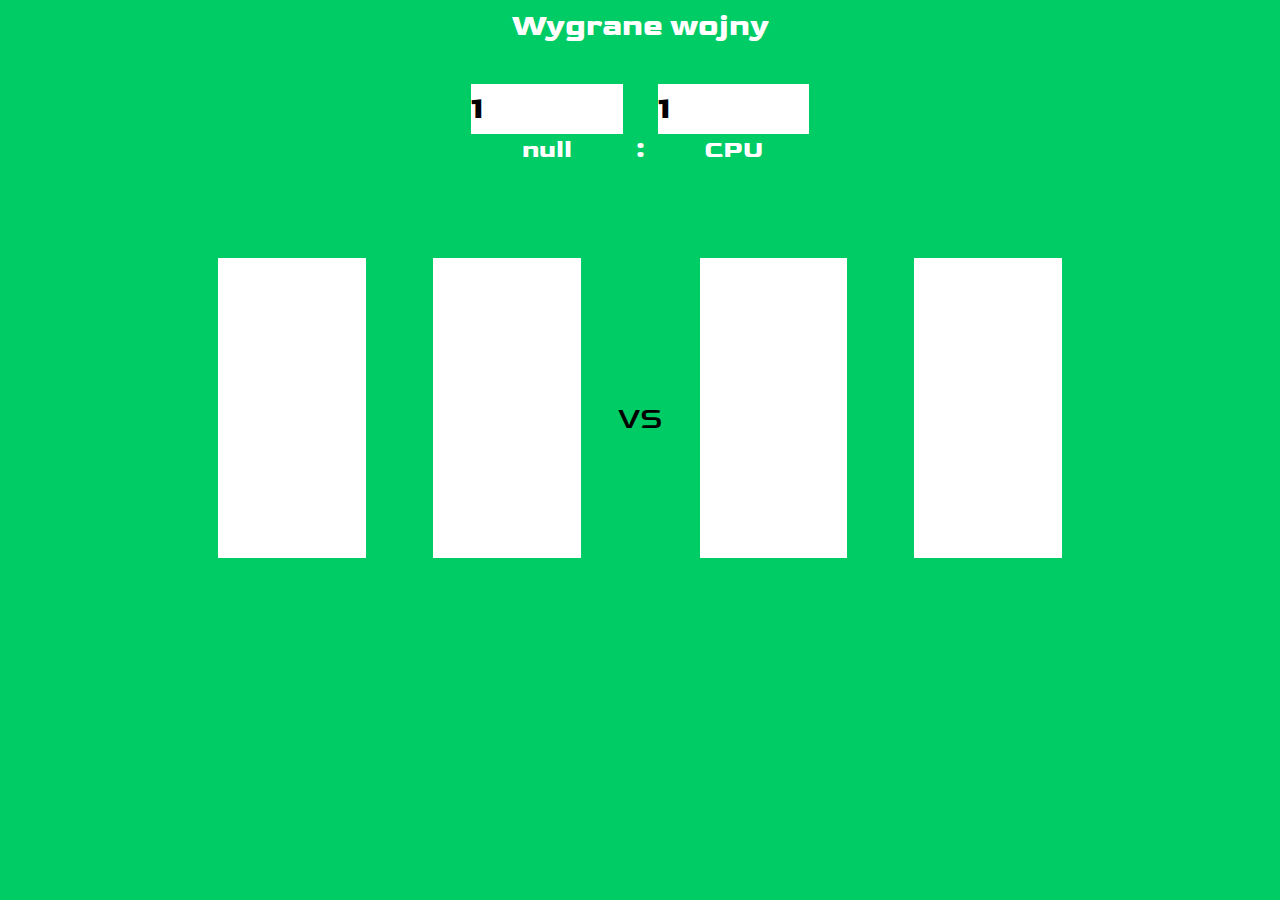
==== board.html @ 97418f3c "zapisanie danych" ====
<!DOCTYPE html>
<html>
    <head>
        <meta charset="utf-8">
        <link rel="stylesheet" href="style-board.css">
        <link rel="preconnect" href="https://fonts.gstatic.com">
        <link href="https://fonts.googleapis.com/css2?family=Goldman:wght@700&display=swap" rel="stylesheet">
        <script src="https://ajax.googleapis.com/ajax/libs/jquery/3.5.1/jquery.min.js"></script>
    </head>
    <body>
        <div id="board">
            <div class="leaderboard">
                <div class="win-text">Wygrane wojny</div>
                <div class="leaderboard-element">
                    <div class="score-contianer">
                        <div class="score" id="player-score">1</div>
                        <div class="name" id="name">Gracz</div>
                    </div>
                    <a>:</a>
                    <div class="score-contianer">
                        <div class="score" id="cpu-score">1</div>
                        <div class="name" id="player_name">CPU</div>
                    </div>
                </div>
            </div>
            <div class="cards-container">
                <div class="card-el">
                    <div class="cards"></div>
                    <div class="cards"></div>
                    <div class="vs">
                    <a>VS</a>
                    </div>
                    <div class="cards"></div>
                    <div class="cards"></div>
                </div>
            </div>
        </div>
        <script src="board-js.js"></script>
    </body>
</html>
---- style-board.css ----
body
{
    font-family: 'Goldman', cursive;
    font-size:30px;
    background-color:#00cc66;
}
#board
{
    
    width: 100%;
    
}

.leaderboard
{
    text-align: center;
    font-weight: bold;
    color: white;
    margin-left: auto;
    margin-right: auto;
    width:30%;
    height: 250px;

}

.leaderboard a
{
    margin-bottom: 10px;
    margin-left: 5px;
    margin-right: 5px;
}
.win-text
{
    margin-bottom: 40px;
}

.leaderboard-element
{
    width: 100%;
    display: inline-block;
}

.score-contianer
{
    width: 40%;
   display: inline-block;
}
.score
{
    align-items: center; 
    color:black;
    display: inline-flex;
    width: 100%;
    height: 50px;
    background-color: white;
}

.name
{
   font-size: 25px; 
}

.cards-container
{
    width:90%;
    height: 500px;
    margin-left: auto;
    margin-right: auto;
}

.card-el
{
    text-align: center;
    margin-left: auto;
    margin-right: auto;
}
.cards
{
    flex-wrap: wrap;
    margin-right: 30px;
    margin-left: 30px;
    background-color: white;
    display: inline-block;
    width:13% ;
    height:300px;
}

.vs
{
    display: inline-block;
    margin-bottom: 50px;
    position: relative;
    bottom: 130px;
}
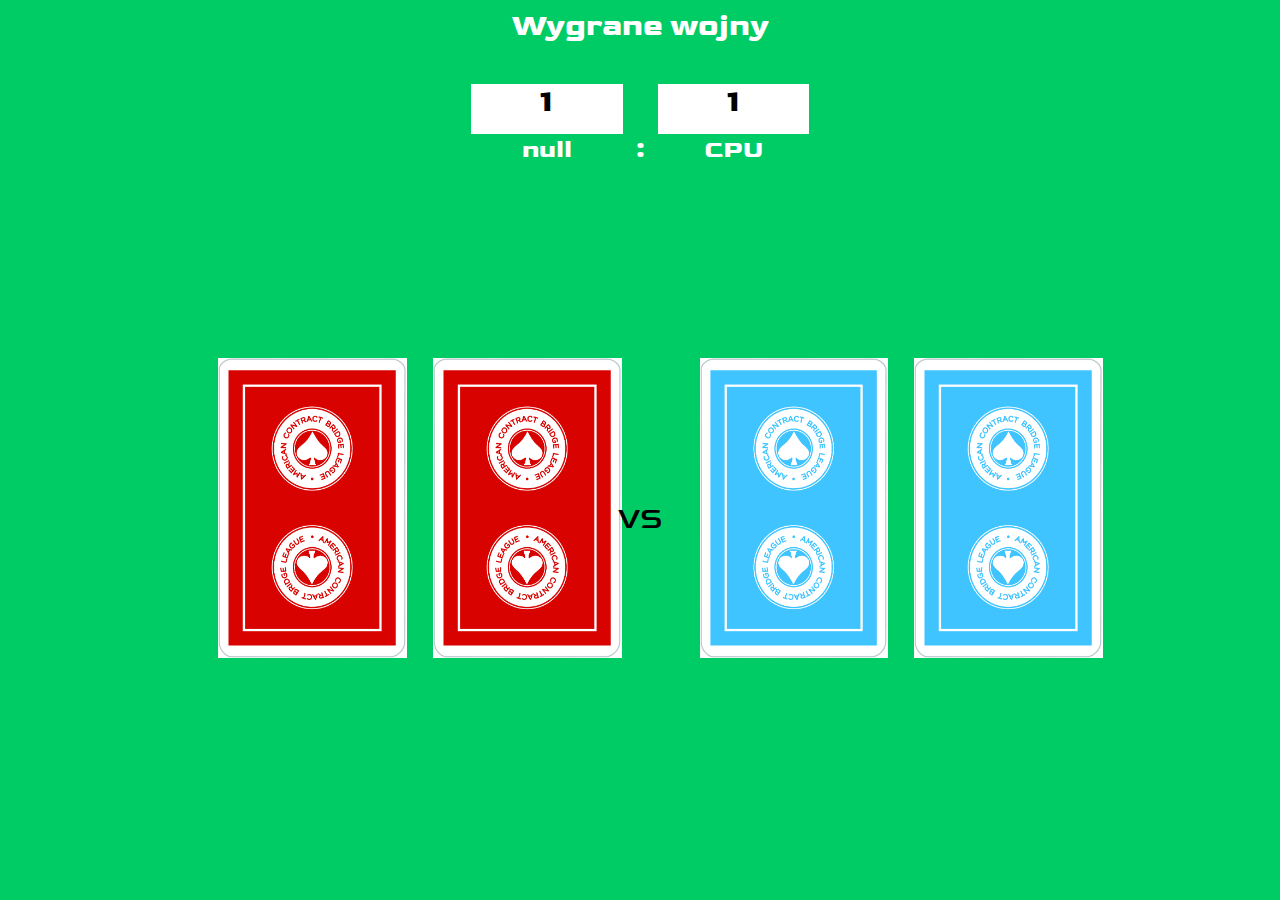
==== commit 9ad34e04: "zapis 27.11.2020 00:23" ====
--- a/board.html
+++ b/board.html
@@ -25,13 +25,14 @@
             </div>
             <div class="cards-container">
                 <div class="card-el">
-                    <div class="cards"></div>
-                    <div class="cards"></div>
+                    <div class="cards"><img width="188.95px" height="300px " src="images/Red_back.jpg"></div>
+                    <div class="cards"><img width="188.95px" height="300px " src="images/Red_back.jpg"></div>
                     <div class="vs">
                     <a>VS</a>
                     </div>
-                    <div class="cards"></div>
-                    <div class="cards"></div>
+                    <div class="cards"><img width="188.95px" height="300px " src="images/blue_back.jpg"></div>
+                    <div class="cards"><img width="188.95px" height="300px " src="images/blue_back.jpg"></div>
+                    
                 </div>
             </div>
         </div>
--- a/style-board.css
+++ b/style-board.css
@@ -49,7 +49,6 @@
 {
     align-items: center; 
     color:black;
-    display: inline-flex;
     width: 100%;
     height: 50px;
     background-color: white;
@@ -64,6 +63,7 @@
 {
     width:90%;
     height: 500px;
+    margin-top: 100px;
     margin-left: auto;
     margin-right: auto;
 }
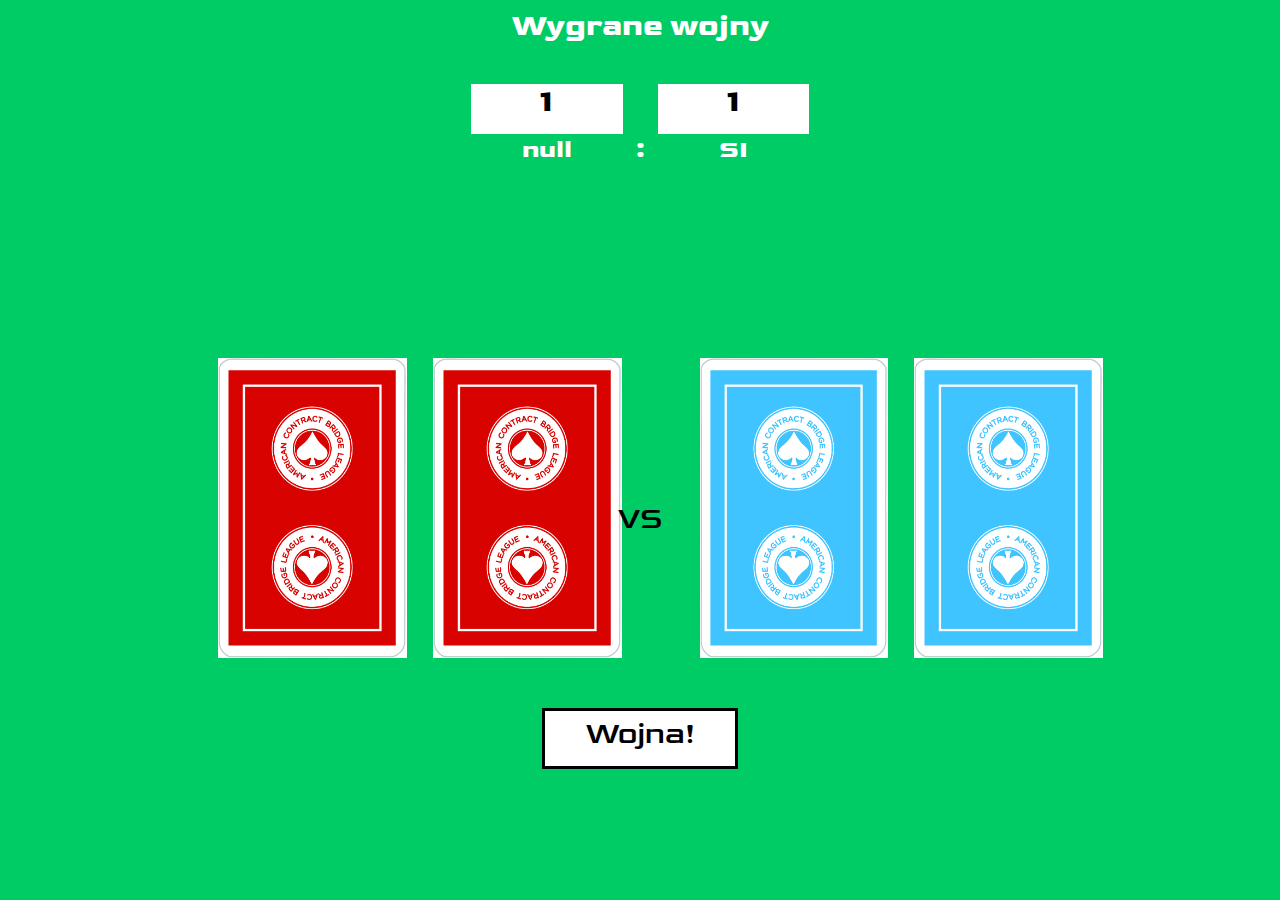
==== commit b1ed30fd: "zapis 1.12.2020 20:16" ====
--- a/board.html
+++ b/board.html
@@ -19,22 +19,23 @@
                     <a>:</a>
                     <div class="score-contianer">
                         <div class="score" id="cpu-score">1</div>
-                        <div class="name" id="player_name">CPU</div>
+                        <div class="name" id="player_name">SI</div>
                     </div>
                 </div>
             </div>
             <div class="cards-container">
                 <div class="card-el">
                     <div class="cards"><img width="188.95px" height="300px " src="images/Red_back.jpg"></div>
-                    <div class="cards"><img width="188.95px" height="300px " src="images/Red_back.jpg"></div>
+                    <div class="cards"><img width="188.95px" height="300px " src="images/Red_back.jpg" id="player_card"></div>
                     <div class="vs">
                     <a>VS</a>
                     </div>
-                    <div class="cards"><img width="188.95px" height="300px " src="images/blue_back.jpg"></div>
+                    <div class="cards"><img width="188.95px" height="300px " src="images/blue_back.jpg" id="si_card"></div>
                     <div class="cards"><img width="188.95px" height="300px " src="images/blue_back.jpg"></div>
                     
                 </div>
             </div>
+            <div class="submit" id="submit"><a>Wojna!</a></div>
         </div>
         <script src="board-js.js"></script>
     </body>
--- a/style-board.css
+++ b/style-board.css
@@ -62,7 +62,7 @@
 .cards-container
 {
     width:90%;
-    height: 500px;
+    height: 350px;
     margin-top: 100px;
     margin-left: auto;
     margin-right: auto;
@@ -92,3 +92,25 @@
     position: relative;
     bottom: 130px;
 }
+
+.submit
+{
+    cursor: pointer;
+    background-color: white;
+    color:black;
+    border: solid;
+    text-align: center;
+    margin-left: auto;
+    margin-right: auto;
+    width: 15%;
+    height: 50px;
+    padding-top: 5px;
+}
+
+.submit:hover
+{
+    font-size: 35px;
+    padding-top: 25px;
+    width:20%;
+    height: 75px;
+}
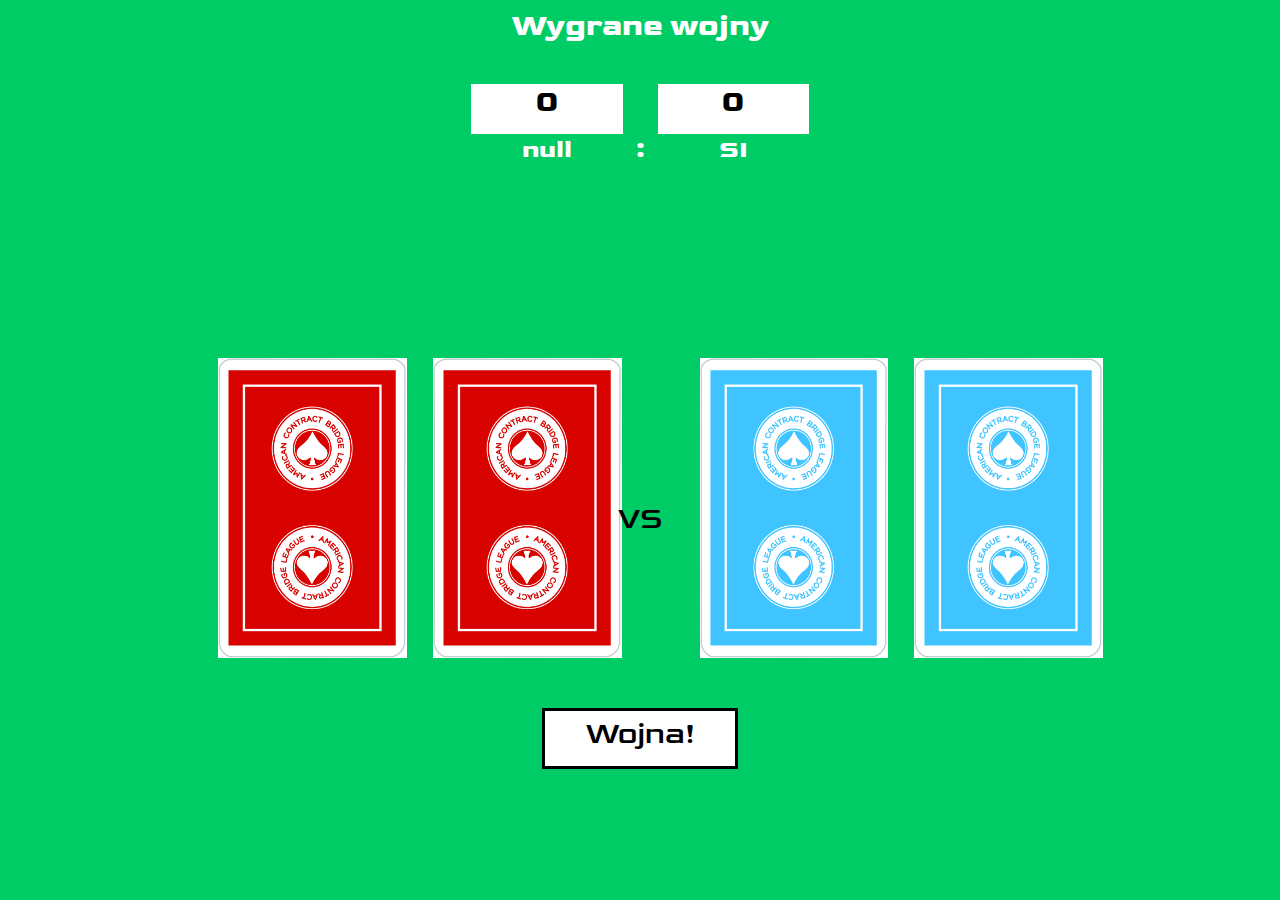
==== commit 605227f2: "zapis 02.12.2020 1:27, wstepna wersja gry" ====
--- a/board.html
+++ b/board.html
@@ -18,7 +18,7 @@
                     </div>
                     <a>:</a>
                     <div class="score-contianer">
-                        <div class="score" id="cpu-score">1</div>
+                        <div class="score" id="si-score">1</div>
                         <div class="name" id="player_name">SI</div>
                     </div>
                 </div>
--- a/style-board.css
+++ b/style-board.css
@@ -76,10 +76,10 @@
 }
 .cards
 {
+    background-color:#00cc66;
     flex-wrap: wrap;
     margin-right: 30px;
     margin-left: 30px;
-    background-color: white;
     display: inline-block;
     width:13% ;
     height:300px;
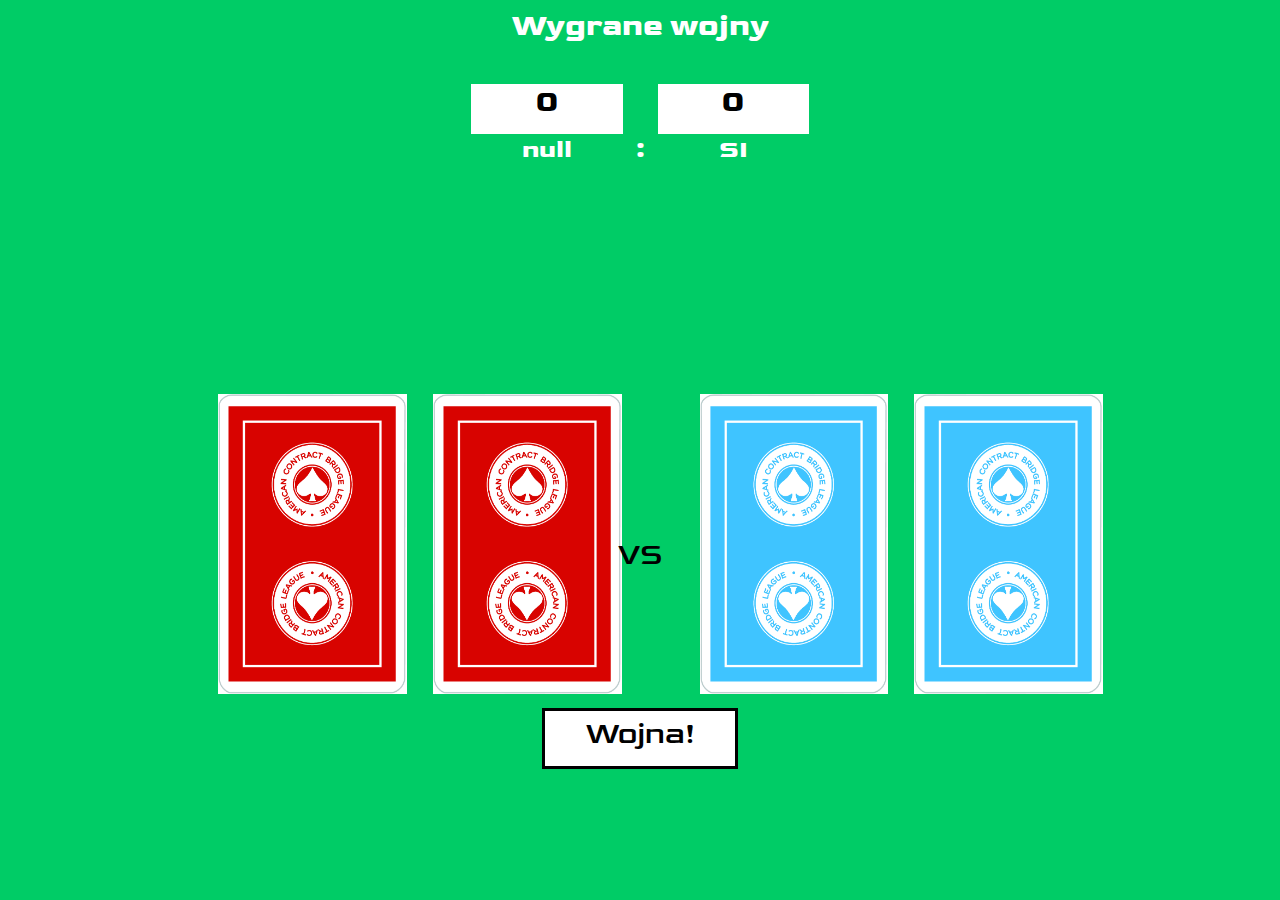
==== commit aaa324af: "'zmiany'" ====
--- a/board.html
+++ b/board.html
@@ -23,14 +23,23 @@
                     </div>
                 </div>
             </div>
+           
+            
             <div class="cards-container">
                 <div class="card-el">
                     <div class="cards"><img width="188.95px" height="300px " src="images/Red_back.jpg"></div>
-                    <div class="cards"><img width="188.95px" height="300px " src="images/Red_back.jpg" id="player_card"></div>
+                    <div class="cards-win">
+                        <div class="win" id="player-win"></div>
+                        <img width="188.95px" height="300px " src="images/Red_back.jpg" id="player_card">
+                    </div>
                     <div class="vs">
                     <a>VS</a>
                     </div>
-                    <div class="cards"><img width="188.95px" height="300px " src="images/blue_back.jpg" id="si_card"></div>
+                    <div class="cards-win">
+                        <div class="win" id="si-win"></div>
+                        <img width="188.95px" height="300px " src="images/blue_back.jpg" id="si_card">
+                        
+                    </div>
                     <div class="cards"><img width="188.95px" height="300px " src="images/blue_back.jpg"></div>
                     
                 </div>
--- a/style-board.css
+++ b/style-board.css
@@ -64,6 +64,7 @@
     width:90%;
     height: 350px;
     margin-top: 100px;
+    
     margin-left: auto;
     margin-right: auto;
 }
@@ -82,7 +83,7 @@
     margin-left: 30px;
     display: inline-block;
     width:13% ;
-    height:300px;
+    height:345px;
 }
 
 .vs
@@ -114,3 +115,23 @@
     width:20%;
     height: 75px;
 }
+
+.cards-win
+{
+    height: 345px;
+    background-color:#00cc66;
+    flex-wrap: wrap;
+    margin-right: 30px;
+    margin-left: 30px;
+    display: inline-block;
+    width:13% ;
+    min-height:300px;
+}
+
+.win
+{
+    width:100%;
+    height: 36px;
+    
+    color:darkgreen;
+}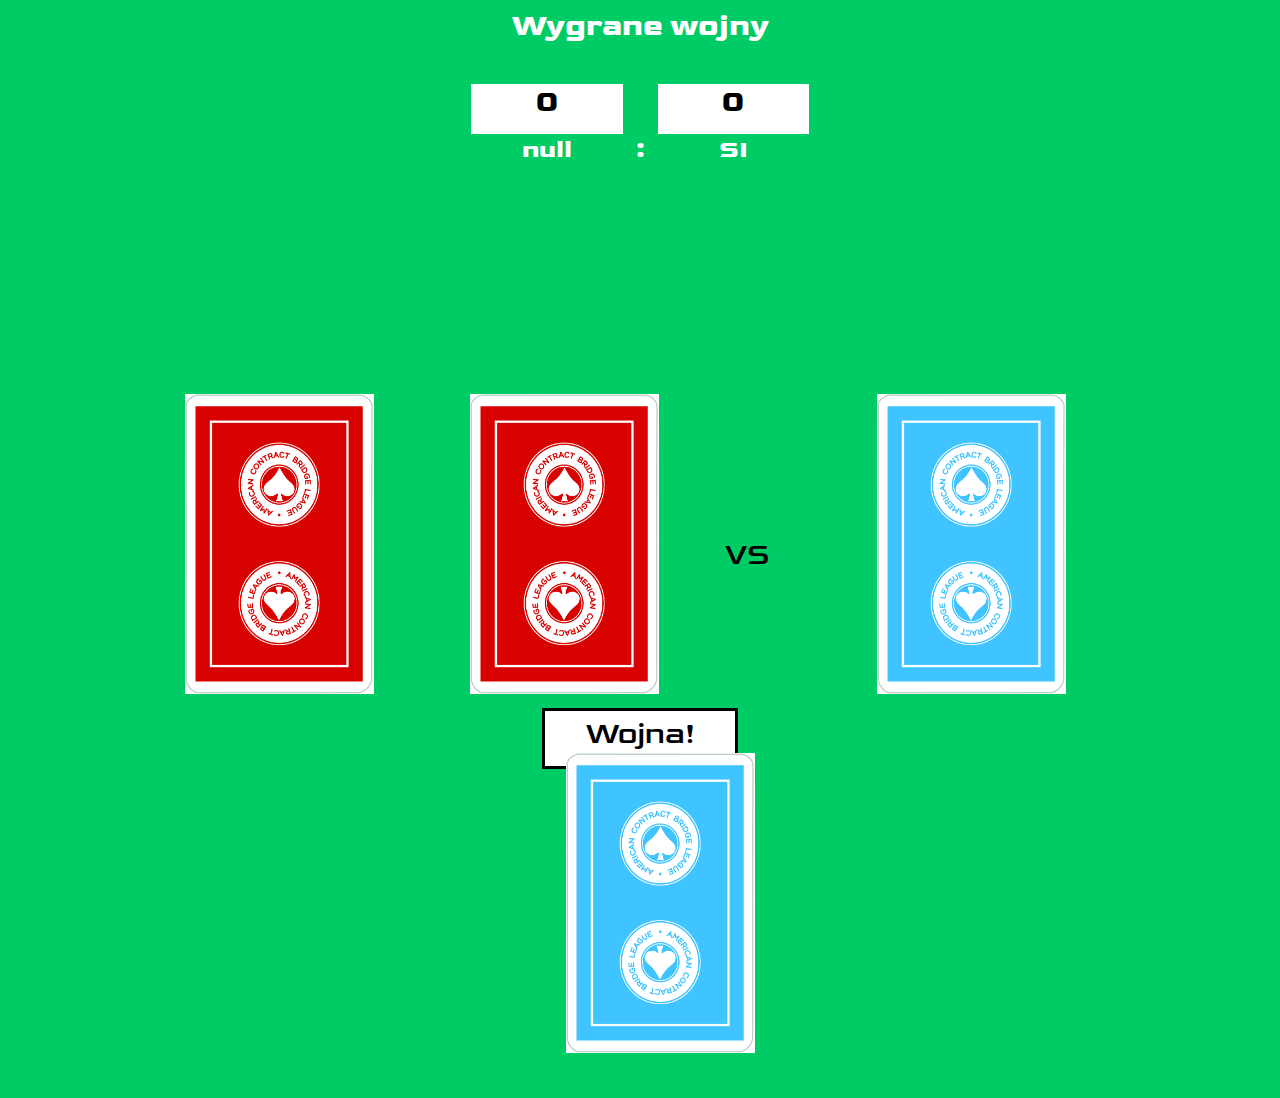
==== commit 58ab64f7: "modyfikacje" ====
--- a/board.html
+++ b/board.html
@@ -30,6 +30,7 @@
                     <div class="cards"><img width="188.95px" height="300px " src="images/Red_back.jpg"></div>
                     <div class="cards-win">
                         <div class="win" id="player-win"></div>
+                        <img class="rotated" width="188.95px" height="300px " src="images/Red_back.jpg">
                         <img width="188.95px" height="300px " src="images/Red_back.jpg" id="player_card">
                     </div>
                     <div class="vs">
@@ -37,6 +38,7 @@
                     </div>
                     <div class="cards-win">
                         <div class="win" id="si-win"></div>
+                        <img class="rotated" width="188.95px" height="300px " src="images/blue_back.jpg">
                         <img width="188.95px" height="300px " src="images/blue_back.jpg" id="si_card">
                         
                     </div>
--- a/style-board.css
+++ b/style-board.css
@@ -118,11 +118,12 @@
 
 .cards-win
 {
+    
     height: 345px;
     background-color:#00cc66;
     flex-wrap: wrap;
-    margin-right: 30px;
-    margin-left: 30px;
+    margin-right: 100px;
+    margin-left: 100px;
     display: inline-block;
     width:13% ;
     min-height:300px;
@@ -134,4 +135,15 @@
     height: 36px;
     
     color:darkgreen;
+}
+
+.rotated
+{
+    display: none;
+    position: absolute;
+    -moz-transform: rotate(90deg);
+    -webkit-transform: rotate(90deg);
+    -o-transform: rotate(90deg);
+    -ms-transform: rotate(90deg);
+    transform: rotate(90deg);
 }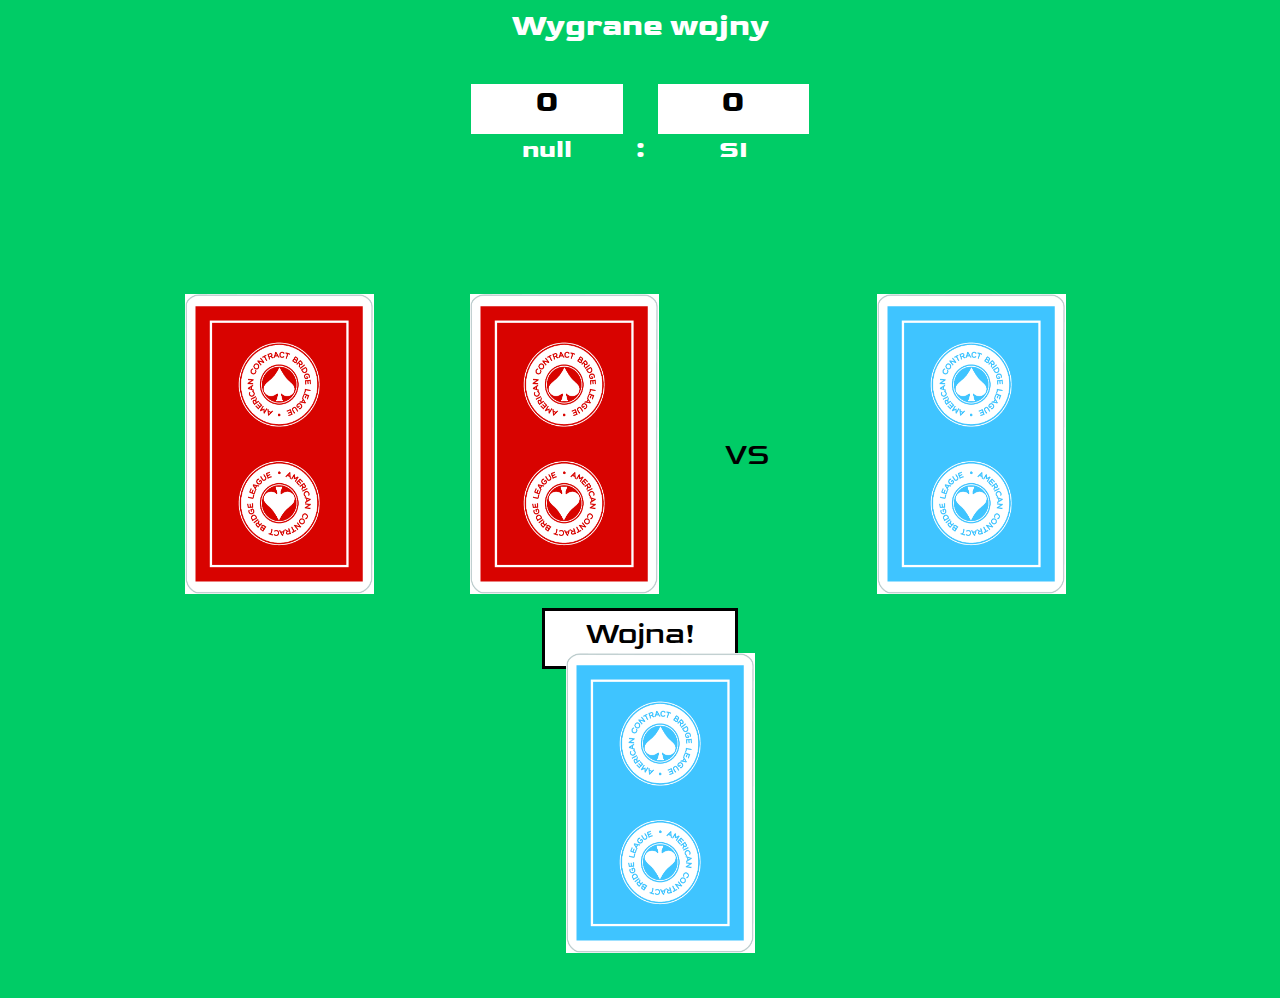
==== commit 21a9c797: "modyfikacje" ====
--- a/board.html
+++ b/board.html
@@ -30,15 +30,15 @@
                     <div class="cards"><img width="188.95px" height="300px " src="images/Red_back.jpg"></div>
                     <div class="cards-win">
                         <div class="win" id="player-win"></div>
-                        <img class="rotated" width="188.95px" height="300px " src="images/Red_back.jpg">
+                        <img class="rotated" width="188.95px" height="300px " src="images/Red_back.jpg" id="rotated-pl">
                         <img width="188.95px" height="300px " src="images/Red_back.jpg" id="player_card">
                     </div>
                     <div class="vs">
-                    <a>VS</a>
+                        <a>VS</a>
                     </div>
                     <div class="cards-win">
                         <div class="win" id="si-win"></div>
-                        <img class="rotated" width="188.95px" height="300px " src="images/blue_back.jpg">
+                        <img class="rotated" width="188.95px" height="300px " src="images/blue_back.jpg" id="rotated-si">
                         <img width="188.95px" height="300px " src="images/blue_back.jpg" id="si_card">
                         
                     </div>
@@ -47,6 +47,7 @@
                 </div>
             </div>
             <div class="submit" id="submit"><a>Wojna!</a></div>
+            
         </div>
         <script src="board-js.js"></script>
     </body>
--- a/style-board.css
+++ b/style-board.css
@@ -63,7 +63,7 @@
 {
     width:90%;
     height: 350px;
-    margin-top: 100px;
+    
     
     margin-left: auto;
     margin-right: auto;
@@ -139,7 +139,7 @@
 
 .rotated
 {
-    display: none;
+    visibility: hidden;
     position: absolute;
     -moz-transform: rotate(90deg);
     -webkit-transform: rotate(90deg);
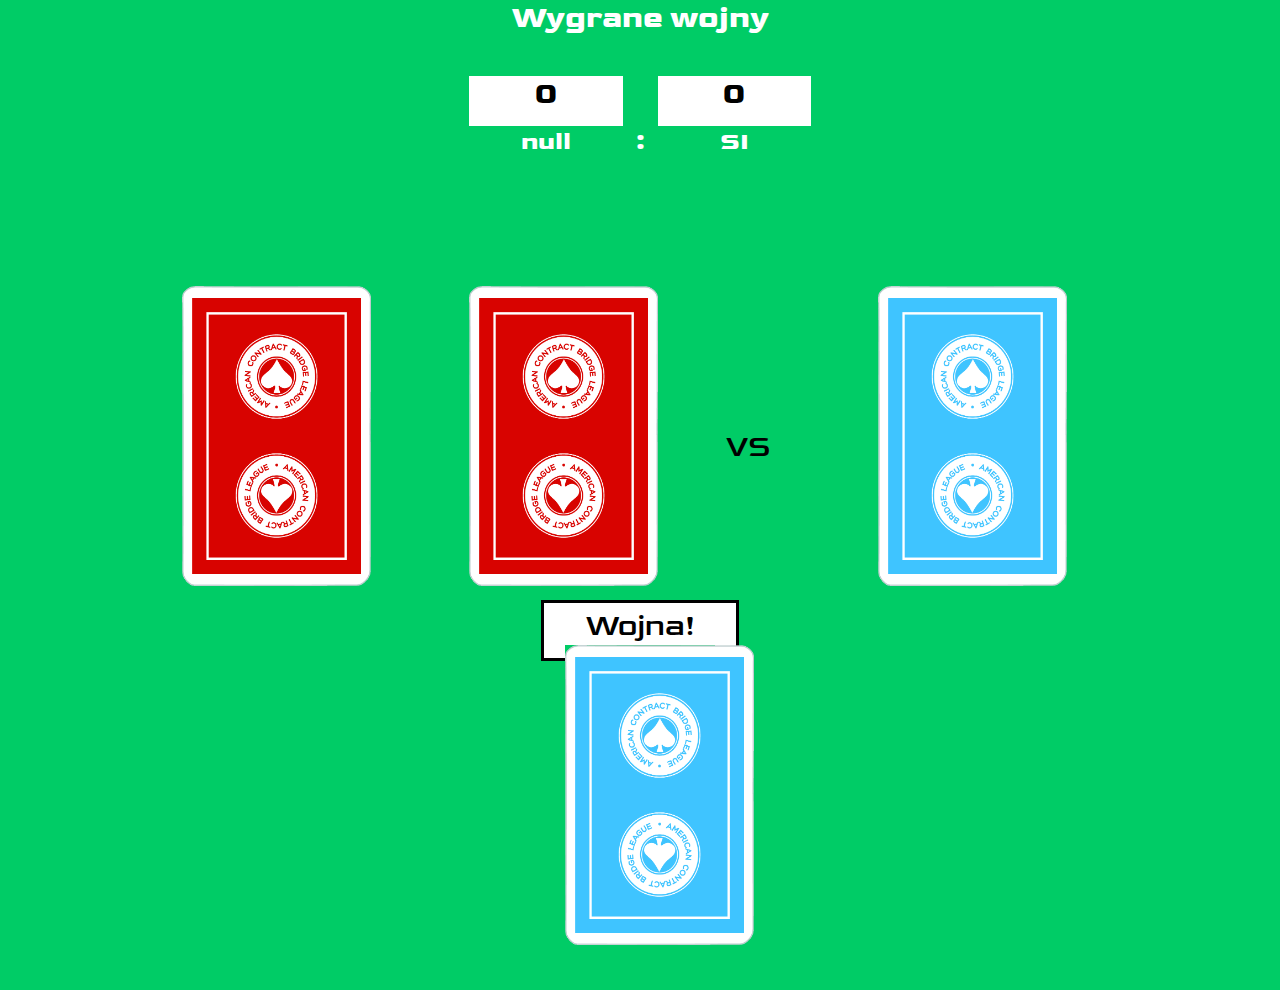
==== commit 82b8c0ae: "dodanie działajania na przyciskach w funckji endgame" ====
--- a/board.html
+++ b/board.html
@@ -28,7 +28,7 @@
             <div class="cards-container">
                 <div class="card-el">
                     <div class="cards"><img width="188.95px" height="300px " src="images/Red_back.jpg"></div>
-                    <div class="cards-win">
+                    <div class="cards-win" id="cards-win1">
                         <div class="win" id="player-win"></div>
                         <img class="rotated" width="188.95px" height="300px " src="images/Red_back.jpg" id="rotated-pl">
                         <img width="188.95px" height="300px " src="images/Red_back.jpg" id="player_card">
@@ -36,7 +36,7 @@
                     <div class="vs">
                         <a>VS</a>
                     </div>
-                    <div class="cards-win">
+                    <div class="cards-win" id="cards-win2">
                         <div class="win" id="si-win"></div>
                         <img class="rotated" width="188.95px" height="300px " src="images/blue_back.jpg" id="rotated-si">
                         <img width="188.95px" height="300px " src="images/blue_back.jpg" id="si_card">
--- a/style-board.css
+++ b/style-board.css
@@ -1,5 +1,6 @@
 body
 {
+    margin: 0px;
     font-family: 'Goldman', cursive;
     font-size:30px;
     background-color:#00cc66;
@@ -146,4 +147,102 @@
     -o-transform: rotate(90deg);
     -ms-transform: rotate(90deg);
     transform: rotate(90deg);
+}
+
+.end_game
+{
+    background-image: url("images/wood.jpg");
+    margin-left: auto;
+    margin-right: auto;
+    width: 100%;
+    border: solid;
+    color: black;
+    min-height: 1000px;
+}
+
+.end_game_element
+{
+    
+}
+.end_game_text_container
+{
+    font-size: 70px;
+    text-align: center;
+    padding-top: 40px;
+    padding-bottom: 40px;
+    width:100%;
+    background-color: white;
+    font-weight: bold;
+    margin-bottom: 40px;
+}
+.podsumowanie
+{
+    font-size: 50px;
+    text-align: center;
+}
+
+.text_container
+{
+    color: white;
+    text-decoration: underline;
+    font-size: 60px;
+    margin-left: 10%;
+    text-align: center;
+    display: inline-block;
+    width: 40%;
+}
+
+.textS_container
+{
+    font-size: 60px;
+    color:limegreen;
+    font-weight: bold;
+    margin-left: 10%;
+    text-align: center;
+    display: inline-block;
+    width: 40%;
+}
+
+.werdykt
+{
+    margin-top: 50px;
+    text-align: center;
+    color: black;
+    font-size: 80px;
+}
+
+.restart
+{
+    text-align: center;
+    padding-top: 25px;
+    padding-bottom: 25px;
+    margin-top: 75px;
+    width: 20%;
+    margin-left: auto;
+    margin-right: auto;
+    cursor: pointer;
+    background-color: white;
+    color:black;
+}
+.restart:hover
+{
+    background-color: black;
+    color:white
+}
+
+.nameChange
+{
+    text-align: center;
+    margin-top: 25px;
+    width: 12%;
+    margin-left: auto;
+    margin-right: auto;
+    cursor: pointer;
+    background-color: white;
+    color:black;
+}
+
+.nameChange:hover{
+    background-color: black;
+    color:white
 }